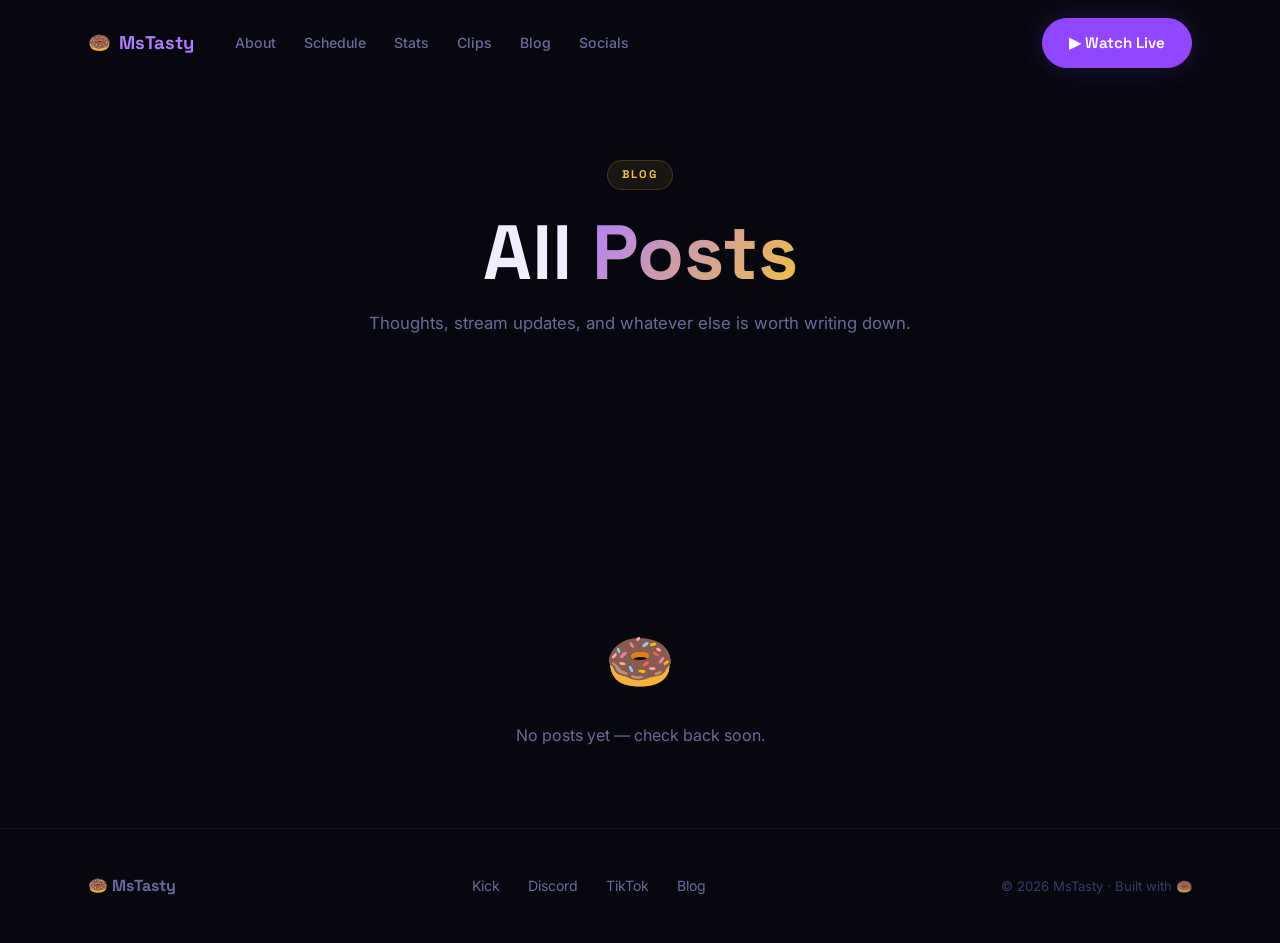
==== blog.html @ cbdf9d78 "initial site" ====
<!DOCTYPE html>
<html lang="en">
<head>
  <meta charset="UTF-8" />
  <meta name="viewport" content="width=device-width, initial-scale=1.0" />
  <title>Blog — MsTasty</title>
  <meta name="description" content="Thoughts, updates, and stream notes from MsTasty." />
  <link rel="preconnect" href="https://fonts.googleapis.com" />
  <link rel="preconnect" href="https://fonts.gstatic.com" crossorigin />
  <link href="https://fonts.googleapis.com/css2?family=Space+Grotesk:wght@400;500;600;700;800&family=Inter:wght@400;500;600&display=swap" rel="stylesheet" />
  <link rel="stylesheet" href="style.css" />
</head>
<body>

  <nav id="nav">
    <div class="nav-inner">
      <a href="index.html" class="nav-logo">🍩 <span>MsTasty</span></a>
      <ul class="nav-links" id="nav-links">
        <li><a href="index.html#about">About</a></li>
        <li><a href="index.html#schedule">Schedule</a></li>
        <li><a href="index.html#stats">Stats</a></li>
        <li><a href="index.html#clips">Clips</a></li>
        <li><a href="blog.html">Blog</a></li>
        <li><a href="index.html#socials">Socials</a></li>
      </ul>
      <a href="https://kick.com/ms-tasty" target="_blank" class="btn btn-primary nav-cta">▶ Watch Live</a>
      <button class="nav-toggle" id="nav-toggle" aria-label="Menu">☰</button>
    </div>
  </nav>

  <div class="blog-page-header">
    <div class="container">
      <div class="section-label reveal">Blog</div>
      <h1 class="reveal" style="font-size: clamp(2.5rem,6vw,5rem); margin-bottom: 14px;">
        All <span class="gradient-text">Posts</span>
      </h1>
      <p class="reveal" style="color: var(--text-muted); font-size: 1.05rem;">
        Thoughts, stream updates, and whatever else is worth writing down.
      </p>
    </div>
  </div>

  <div class="container">
    <div class="blog-page-grid" id="blog-page-grid">
      <!-- filled by blog.js -->
    </div>
    <div class="blog-empty reveal" id="blog-empty" style="display:none">
      <div class="blog-empty-icon">🍩</div>
      <p>No posts yet — check back soon.</p>
    </div>
  </div>

  <footer>
    <div class="container">
      <div class="footer-inner">
        <div class="footer-logo">🍩 MsTasty</div>
        <div class="footer-links">
          <a href="https://kick.com/ms-tasty" target="_blank">Kick</a>
          <a href="https://discord.gg/KPm6GtwH9j" target="_blank">Discord</a>
          <a href="https://www.tiktok.com/@mstasty14" target="_blank">TikTok</a>
          <a href="blog.html">Blog</a>
        </div>
        <div class="footer-copy">© 2026 MsTasty · Built with 🍩</div>
      </div>
    </div>
  </footer>

  <script>
    // Nav scroll + mobile
    const nav = document.getElementById('nav');
    const toggle = document.getElementById('nav-toggle');
    const links  = document.getElementById('nav-links');
    window.addEventListener('scroll', () => nav.classList.toggle('scrolled', scrollY > 24), { passive: true });
    if (toggle) toggle.addEventListener('click', () => links.classList.toggle('open'));

    // Reveal
    const ro = new IntersectionObserver(entries => {
      entries.forEach(e => { if (e.isIntersecting) { e.target.classList.add('visible'); ro.unobserve(e.target); } });
    }, { threshold: 0.1 });
    document.querySelectorAll('.reveal').forEach(el => ro.observe(el));

    // Load all posts
    const grid  = document.getElementById('blog-page-grid');
    const empty = document.getElementById('blog-empty');

    fetch('posts.json')
      .then(r => r.ok ? r.json() : [])
      .then(posts => {
        if (!posts.length) { empty.style.display = 'block'; return; }
        posts.forEach((post, i) => {
          const a = document.createElement('a');
          a.href = `posts/${post.slug}.html`;
          a.className = `blog-card reveal reveal-delay-${(i % 3) + 1}`;
          if (i === 0) a.classList.add('blog-featured');
          a.innerHTML = `
            <div class="blog-card-header">
              ${post.tag ? `<span class="blog-tag">${post.tag}</span>` : ''}
              <div class="blog-card-title">${post.title}</div>
            </div>
            <p class="blog-card-excerpt">${post.excerpt}</p>
            <div class="blog-card-footer">
              <span>${post.date}</span>
              <span class="blog-read-more">Read →</span>
            </div>
          `;
          grid.appendChild(a);
          ro.observe(a);
        });
      })
      .catch(() => { empty.style.display = 'block'; });
  </script>
</body>
</html>
---- style.css ----
/* ═══════════════════════════════════════════════
   RESET & BASE
═══════════════════════════════════════════════ */
*, *::before, *::after { box-sizing: border-box; margin: 0; padding: 0; }
html { scroll-behavior: smooth; font-size: 16px; }
body {
  background: var(--bg);
  color: var(--text);
  font-family: 'Inter', sans-serif;
  line-height: 1.6;
  overflow-x: hidden;
  -webkit-font-smoothing: antialiased;
}
a { text-decoration: none; color: inherit; }
img { max-width: 100%; display: block; }

/* ═══════════════════════════════════════════════
   TOKENS
═══════════════════════════════════════════════ */
:root {
  --bg:            #07070f;
  --bg-alt:        #0c0c1a;
  --surface:       #0f0f20;
  --surface-2:     #161630;
  --border:        rgba(255, 255, 255, 0.06);
  --border-purple: rgba(145, 71, 255, 0.3);
  --border-gold:   rgba(240, 192, 64, 0.3);

  --purple:        #9147ff;
  --purple-light:  #b07fff;
  --purple-dark:   #6b2fd4;
  --purple-glow:   rgba(145, 71, 255, 0.2);

  --gold:          #f0c040;
  --gold-light:    #f7da6e;
  --gold-dark:     #c49a2a;
  --gold-glow:     rgba(240, 192, 64, 0.18);

  --text:          #eeeeff;
  --text-muted:    #6a6a9a;
  --text-dim:      #3a3a66;

  --radius:        16px;
  --radius-sm:     10px;
  --radius-lg:     24px;
  --ease:          cubic-bezier(0.4, 0, 0.2, 1);
}

/* ═══════════════════════════════════════════════
   TYPOGRAPHY
═══════════════════════════════════════════════ */
h1, h2, h3, h4 {
  font-family: 'Space Grotesk', sans-serif;
  font-weight: 700;
  line-height: 1.15;
}

.gradient-text {
  background: linear-gradient(125deg, var(--purple-light) 0%, var(--gold) 100%);
  -webkit-background-clip: text;
  -webkit-text-fill-color: transparent;
  background-clip: text;
}

/* ═══════════════════════════════════════════════
   LAYOUT
═══════════════════════════════════════════════ */
.container { max-width: 1160px; margin: 0 auto; padding: 0 28px; }
.section    { padding: 110px 0; }
.section-alt { background: var(--bg-alt); }

.section-label {
  display: inline-block;
  font-family: 'Space Grotesk', sans-serif;
  font-size: 0.7rem;
  font-weight: 700;
  letter-spacing: 0.18em;
  text-transform: uppercase;
  color: var(--gold);
  background: rgba(240, 192, 64, 0.08);
  border: 1px solid rgba(240, 192, 64, 0.2);
  padding: 5px 14px;
  border-radius: 100px;
  margin-bottom: 18px;
}

.section-title {
  font-size: clamp(2rem, 4vw, 3rem);
  margin-bottom: 14px;
}

.section-sub {
  color: var(--text-muted);
  font-size: 1.05rem;
  max-width: 520px;
  margin-bottom: 52px;
  line-height: 1.7;
}

/* ═══════════════════════════════════════════════
   BUTTONS
═══════════════════════════════════════════════ */
.btn {
  display: inline-flex;
  align-items: center;
  gap: 8px;
  padding: 12px 26px;
  border-radius: 100px;
  font-family: 'Space Grotesk', sans-serif;
  font-weight: 600;
  font-size: 0.95rem;
  cursor: pointer;
  transition: transform 0.25s var(--ease), box-shadow 0.25s var(--ease), background 0.25s var(--ease), border-color 0.25s var(--ease), color 0.25s var(--ease);
  border: 1px solid transparent;
  white-space: nowrap;
}

.btn-primary {
  background: var(--purple);
  color: #fff;
  border-color: var(--purple);
  box-shadow: 0 0 28px var(--purple-glow);
}
.btn-primary:hover {
  background: var(--purple-light);
  border-color: var(--purple-light);
  box-shadow: 0 0 50px var(--purple-glow), 0 8px 30px rgba(0,0,0,0.3);
  transform: translateY(-2px);
}

.btn-ghost {
  background: rgba(255,255,255,0.03);
  color: var(--text);
  border-color: var(--border);
  backdrop-filter: blur(10px);
}
.btn-ghost:hover {
  border-color: var(--gold);
  color: var(--gold);
  box-shadow: 0 0 24px var(--gold-glow);
  transform: translateY(-2px);
}

.btn-lg { padding: 16px 34px; font-size: 1.05rem; }

/* ═══════════════════════════════════════════════
   NAV
═══════════════════════════════════════════════ */
#nav {
  position: fixed;
  top: 0; left: 0; right: 0;
  z-index: 200;
  padding: 18px 0;
  transition: padding 0.3s var(--ease), background 0.3s var(--ease), border-color 0.3s var(--ease);
  border-bottom: 1px solid transparent;
}
#nav.scrolled {
  background: rgba(7, 7, 15, 0.88);
  backdrop-filter: blur(24px);
  border-bottom-color: var(--border);
  padding: 12px 0;
}

.nav-inner {
  max-width: 1160px;
  margin: 0 auto;
  padding: 0 28px;
  display: flex;
  align-items: center;
  gap: 28px;
}

.nav-logo {
  font-family: 'Space Grotesk', sans-serif;
  font-weight: 800;
  font-size: 1.15rem;
  display: flex;
  align-items: center;
  gap: 8px;
  color: var(--text);
  flex-shrink: 0;
  transition: opacity 0.2s;
}
.nav-logo span { color: var(--purple-light); }
.nav-logo:hover { opacity: 0.85; }

.nav-links {
  display: flex;
  list-style: none;
  gap: 2px;
  flex: 1;
}
.nav-links a {
  display: block;
  color: var(--text-muted);
  font-size: 0.88rem;
  font-weight: 500;
  padding: 6px 13px;
  border-radius: 8px;
  transition: color 0.2s, background 0.2s;
}
.nav-links a:hover {
  color: var(--text);
  background: rgba(255,255,255,0.05);
}

.nav-cta { margin-left: auto; flex-shrink: 0; }

.nav-toggle {
  display: none;
  background: none;
  border: none;
  color: var(--text);
  font-size: 1.4rem;
  cursor: pointer;
  margin-left: auto;
  padding: 4px 8px;
}

.nav-links.open {
  display: flex;
  flex-direction: column;
  position: absolute;
  top: 100%;
  left: 0; right: 0;
  background: rgba(7,7,15,0.97);
  backdrop-filter: blur(24px);
  border-bottom: 1px solid var(--border);
  padding: 16px 28px 24px;
  gap: 4px;
}
.nav-links.open a { font-size: 1rem; padding: 10px 14px; }

/* ═══════════════════════════════════════════════
   HERO
═══════════════════════════════════════════════ */
#hero {
  position: relative;
  min-height: 100vh;
  display: flex;
  align-items: center;
  justify-content: center;
  overflow: hidden;
  padding-top: 88px;
}

/* animated gradient blobs */
.hero-bg { position: absolute; inset: 0; overflow: hidden; }

.blob {
  position: absolute;
  border-radius: 50%;
  filter: blur(90px);
}
.blob-1 {
  width: 700px; height: 700px;
  background: var(--purple);
  opacity: 0.28;
  top: -200px; left: -120px;
  animation: blobFloat1 14s ease-in-out infinite;
}
.blob-2 {
  width: 450px; height: 450px;
  background: var(--gold);
  opacity: 0.1;
  bottom: -80px; right: -80px;
  animation: blobFloat2 18s ease-in-out infinite;
}
.blob-3 {
  width: 320px; height: 320px;
  background: var(--purple-dark);
  opacity: 0.22;
  bottom: 160px; left: 35%;
  animation: blobFloat3 11s ease-in-out infinite;
}

@keyframes blobFloat1 {
  0%, 100% { transform: translate(0,0) scale(1); }
  40%       { transform: translate(70px,-50px) scale(1.08); }
  70%       { transform: translate(-40px,70px) scale(0.96); }
}
@keyframes blobFloat2 {
  0%, 100% { transform: translate(0,0) scale(1); }
  50%       { transform: translate(-90px,-70px) scale(1.12); }
}
@keyframes blobFloat3 {
  0%, 100% { transform: translate(0,0); }
  50%       { transform: translate(50px,-90px); }
}

/* subtle dot grid */
.hero-grid {
  position: absolute; inset: 0;
  background-image:
    radial-gradient(circle, rgba(255,255,255,0.06) 1px, transparent 1px);
  background-size: 32px 32px;
  z-index: 0;
  pointer-events: none;
}
/* bottom fade into next section */
.hero-fade {
  position: absolute;
  bottom: 0; left: 0; right: 0;
  height: 220px;
  background: linear-gradient(to bottom, transparent, var(--bg));
  z-index: 1;
  pointer-events: none;
}

.hero-content {
  position: relative;
  z-index: 2;
  text-align: center;
  max-width: 820px;
  padding: 0 28px;
}

/* live badge */
.live-badge {
  display: inline-flex;
  align-items: center;
  gap: 9px;
  background: rgba(255,255,255,0.04);
  border: 1px solid rgba(255,255,255,0.09);
  backdrop-filter: blur(12px);
  padding: 8px 20px;
  border-radius: 100px;
  font-size: 0.82rem;
  font-weight: 700;
  margin-bottom: 28px;
  font-family: 'Space Grotesk', sans-serif;
  letter-spacing: 0.06em;
  text-transform: uppercase;
  transition: border-color 0.3s, background 0.3s;
}
.live-badge.is-live {
  border-color: rgba(255,60,60,0.4);
  background: rgba(255,60,60,0.08);
  color: #ff6666;
}
.live-badge.is-offline {
  border-color: rgba(90,90,140,0.3);
  color: var(--text-muted);
}

.live-dot {
  width: 8px; height: 8px;
  border-radius: 50%;
  background: var(--text-dim);
  flex-shrink: 0;
}
.live-badge.is-live .live-dot {
  background: #ff4444;
  box-shadow: 0 0 8px #ff4444;
  animation: livePulse 1.5s ease-in-out infinite;
}
@keyframes livePulse {
  0%,100% { opacity:1; transform:scale(1); }
  50%     { opacity:0.4; transform:scale(0.75); }
}

.hero-title {
  font-size: clamp(4.5rem, 13vw, 10rem);
  font-weight: 800;
  letter-spacing: -0.03em;
  line-height: 1;
  margin-bottom: 18px;
}

.hero-tagline {
  font-family: 'Space Grotesk', sans-serif;
  font-size: clamp(1.05rem, 2.5vw, 1.35rem);
  font-weight: 600;
  color: var(--gold);
  letter-spacing: 0.02em;
  margin-bottom: 14px;
}

.hero-sub {
  color: var(--text-muted);
  font-size: 1.05rem;
  margin-bottom: 44px;
  max-width: 460px;
  margin-left: auto;
  margin-right: auto;
}

.hero-ctas {
  display: flex;
  gap: 14px;
  justify-content: center;
  flex-wrap: wrap;
}

/* hero donut character image */
.hero-donut {
  position: absolute;
  z-index: 1;
  right: 2%;
  top: 50%;
  transform: translateY(-50%);
  width: clamp(300px, 36vw, 580px);
  pointer-events: none;
  user-select: none;
  animation: heroFloat 6s ease-in-out infinite;
  filter: drop-shadow(0 0 60px rgba(145,71,255,0.5)) drop-shadow(0 0 120px rgba(145,71,255,0.2));
}
.hero-donut img {
  width: 100%;
  height: auto;
  display: block;
}
@keyframes heroFloat {
  0%, 100% { transform: translateY(-50%) rotate(-2deg); }
  50%       { transform: translateY(calc(-50% - 20px)) rotate(2deg); }
}

/* scroll hint */
.scroll-hint {
  position: absolute;
  bottom: 44px; left: 50%;
  transform: translateX(-50%);
  z-index: 2;
  display: flex;
  flex-direction: column;
  align-items: center;
  gap: 10px;
  color: var(--text-dim);
  font-size: 0.7rem;
  font-family: 'Space Grotesk', sans-serif;
  letter-spacing: 0.15em;
  text-transform: uppercase;
}
.scroll-arrow {
  width: 1px; height: 44px;
  background: linear-gradient(to bottom, var(--text-dim), transparent);
  animation: scrollPulse 2.2s ease-in-out infinite;
}
@keyframes scrollPulse {
  0%,100% { opacity:1; transform:scaleY(1); }
  50%     { opacity:0.2; transform:scaleY(0.4); }
}

/* ═══════════════════════════════════════════════
   ABOUT
═══════════════════════════════════════════════ */
.about-grid {
  display: grid;
  grid-template-columns: auto 1fr;
  gap: 80px;
  align-items: center;
}

.about-avatar { display: flex; justify-content: center; }

.avatar-frame {
  position: relative;
  width: 300px; height: 300px;
  display: flex;
  align-items: center;
  justify-content: center;
}

.avatar-donut {
  width: 260px;
  height: auto;
  position: relative;
  z-index: 2;
  animation: avatarFloat 5s ease-in-out infinite;
  filter: drop-shadow(0 0 50px rgba(145,71,255,0.5)) drop-shadow(0 0 20px rgba(240,192,64,0.15));
}
@keyframes avatarFloat {
  0%,100% { transform: translateY(0) rotate(-6deg); }
  50%     { transform: translateY(-22px) rotate(6deg); }
}

.avatar-ring {
  position: absolute; inset: 0;
  border-radius: 50%;
  border: 1px solid rgba(145,71,255,0.18);
  animation: ringBreath 5s ease-in-out infinite;
}
.ring-2 {
  inset: -36px;
  border-color: rgba(240,192,64,0.1);
  animation-delay: -2.5s;
}
@keyframes ringBreath {
  0%,100% { opacity:1; transform:scale(1); }
  50%     { opacity:0.25; transform:scale(1.06); }
}

.about-content h2 { font-size: clamp(1.8rem,3vw,2.6rem); margin-bottom: 22px; }

.about-text {
  color: var(--text-muted);
  font-size: 1.05rem;
  line-height: 1.75;
  margin-bottom: 18px;
}

.about-stats {
  display: flex;
  gap: 36px;
  margin-top: 36px;
  padding-top: 36px;
  border-top: 1px solid var(--border);
}
.about-stat-value {
  font-family: 'Space Grotesk', sans-serif;
  font-size: 1.5rem;
  font-weight: 700;
}
.about-stat-label {
  font-size: 0.72rem;
  color: var(--text-muted);
  text-transform: uppercase;
  letter-spacing: 0.12em;
  margin-top: 4px;
}

/* ═══════════════════════════════════════════════
   SCHEDULE
═══════════════════════════════════════════════ */
.schedule-grid {
  display: grid;
  grid-template-columns: repeat(7, 1fr);
  gap: 12px;
  margin-bottom: 28px;
}

.schedule-card {
  background: var(--surface);
  border: 1px solid var(--border);
  border-radius: var(--radius);
  padding: 22px 12px;
  text-align: center;
  position: relative;
  transition: transform 0.25s var(--ease), box-shadow 0.25s var(--ease);
}
.schedule-card.inactive { opacity: 0.35; }
.schedule-card.active {
  background: rgba(145,71,255,0.07);
  border-color: var(--border-purple);
  box-shadow: 0 0 30px rgba(145,71,255,0.1);
}
.schedule-card.active:hover {
  transform: translateY(-5px);
  box-shadow: 0 0 50px rgba(145,71,255,0.2), 0 16px 40px rgba(0,0,0,0.2);
}

.day-badge {
  position: absolute;
  top: -10px; left: 50%; transform: translateX(-50%);
  background: linear-gradient(90deg, var(--purple), var(--purple-dark));
  color: #fff;
  font-family: 'Space Grotesk', sans-serif;
  font-size: 0.58rem;
  font-weight: 700;
  letter-spacing: 0.12em;
  text-transform: uppercase;
  padding: 3px 12px;
  border-radius: 100px;
}

.day-label {
  font-family: 'Space Grotesk', sans-serif;
  font-size: 0.65rem;
  font-weight: 700;
  letter-spacing: 0.14em;
  text-transform: uppercase;
  color: var(--text-muted);
  margin-bottom: 8px;
}
.schedule-card.active .day-label { color: var(--purple-light); }

.day-name {
  font-family: 'Space Grotesk', sans-serif;
  font-size: 0.82rem;
  font-weight: 600;
  margin-bottom: 10px;
  color: var(--text);
}

.day-time {
  font-family: 'Space Grotesk', sans-serif;
  font-weight: 700;
  color: var(--gold);
  font-size: 1rem;
}
.schedule-card.inactive .day-time { color: var(--text-dim); font-size: 1.1rem; }

.schedule-note {
  text-align: center;
  color: var(--text-muted);
  font-size: 0.88rem;
}
.schedule-note a { color: var(--purple-light); text-decoration: underline; text-underline-offset: 3px; }
.schedule-note a:hover { color: var(--gold); }

/* ═══════════════════════════════════════════════
   LIVE STATS
═══════════════════════════════════════════════ */
.stats-status {
  display: flex;
  align-items: center;
  gap: 10px;
  margin-bottom: 36px;
  font-family: 'Space Grotesk', sans-serif;
  font-size: 0.88rem;
  font-weight: 600;
  color: var(--text-muted);
}

.status-dot {
  width: 10px; height: 10px;
  border-radius: 50%;
  flex-shrink: 0;
}
.status-dot.live {
  background: #ff4444;
  box-shadow: 0 0 8px #ff4444;
  animation: livePulse 1.5s ease-in-out infinite;
}
.status-dot.offline { background: #333355; }

.stats-grid {
  display: grid;
  grid-template-columns: repeat(3, 1fr);
  gap: 14px;
}

.stat-card {
  background: var(--surface);
  border: 1px solid var(--border);
  border-radius: var(--radius);
  padding: 28px 24px;
  position: relative;
  overflow: hidden;
  transition: transform 0.25s var(--ease), box-shadow 0.25s var(--ease), border-color 0.25s var(--ease);
}
/* top shimmer line */
.stat-card::before {
  content: '';
  position: absolute;
  top: 0; left: 0; right: 0; height: 1px;
  background: linear-gradient(90deg, transparent, rgba(145,71,255,0.5), transparent);
}
.stat-card.gold::before {
  background: linear-gradient(90deg, transparent, rgba(240,192,64,0.6), transparent);
}
.stat-card:hover {
  transform: translateY(-5px);
  border-color: var(--border-purple);
  box-shadow: 0 20px 60px rgba(0,0,0,0.3), 0 0 30px var(--purple-glow);
}
.stat-card.gold:hover {
  border-color: var(--border-gold);
  box-shadow: 0 20px 60px rgba(0,0,0,0.3), 0 0 30px var(--gold-glow);
}

.stat-icon { font-size: 2rem; margin-bottom: 14px; }

.stat-value {
  font-family: 'Space Grotesk', sans-serif;
  font-size: 2.1rem;
  font-weight: 700;
  margin-bottom: 6px;
}
.stat-card.gold .stat-value { color: var(--gold); }

.stat-label {
  font-size: 0.75rem;
  color: var(--text-muted);
  text-transform: uppercase;
  letter-spacing: 0.1em;
}

/* ═══════════════════════════════════════════════
   CLIPS
═══════════════════════════════════════════════ */
.clips-grid {
  display: grid;
  grid-template-columns: repeat(3, 1fr);
  gap: 18px;
  margin-bottom: 36px;
}

.clip-card {
  background: var(--surface);
  border: 1px solid var(--border);
  border-radius: var(--radius);
  overflow: hidden;
  transition: transform 0.25s var(--ease), box-shadow 0.25s var(--ease), border-color 0.25s var(--ease);
  cursor: pointer;
}
.clip-card:hover {
  transform: translateY(-5px);
  border-color: var(--border-purple);
  box-shadow: 0 20px 50px rgba(0,0,0,0.3);
}

.clip-thumb {
  width: 100%; aspect-ratio: 16/9;
  background: var(--surface-2);
  display: flex;
  align-items: center;
  justify-content: center;
  font-size: 4.5rem;
}

.clip-info { padding: 16px 18px; }
.clip-title {
  font-family: 'Space Grotesk', sans-serif;
  font-weight: 600;
  font-size: 0.95rem;
  margin-bottom: 5px;
}
.clip-meta { font-size: 0.8rem; color: var(--text-muted); }

.clips-cta { text-align: center; }

/* ═══════════════════════════════════════════════
   BLOG
═══════════════════════════════════════════════ */
.blog-grid {
  display: grid;
  grid-template-columns: repeat(3, 1fr);
  gap: 20px;
  margin-bottom: 36px;
}

.blog-card {
  background: var(--surface);
  border: 1px solid var(--border);
  border-radius: var(--radius);
  overflow: hidden;
  transition: transform 0.25s var(--ease), box-shadow 0.25s var(--ease), border-color 0.25s var(--ease);
  display: flex;
  flex-direction: column;
}
.blog-card:hover {
  transform: translateY(-5px);
  border-color: var(--border-gold);
  box-shadow: 0 20px 50px rgba(0,0,0,0.3), 0 0 20px var(--gold-glow);
}

.blog-card-header {
  padding: 24px 24px 0;
}

.blog-tag {
  display: inline-block;
  font-family: 'Space Grotesk', sans-serif;
  font-size: 0.65rem;
  font-weight: 700;
  letter-spacing: 0.14em;
  text-transform: uppercase;
  color: var(--gold);
  background: rgba(240,192,64,0.08);
  border: 1px solid rgba(240,192,64,0.18);
  padding: 3px 10px;
  border-radius: 100px;
  margin-bottom: 12px;
}

.blog-card-title {
  font-family: 'Space Grotesk', sans-serif;
  font-weight: 700;
  font-size: 1.1rem;
  line-height: 1.3;
  margin-bottom: 10px;
  color: var(--text);
}

.blog-card-excerpt {
  color: var(--text-muted);
  font-size: 0.88rem;
  line-height: 1.6;
  padding: 0 24px;
  flex: 1;
}

.blog-card-footer {
  display: flex;
  align-items: center;
  justify-content: space-between;
  padding: 18px 24px;
  margin-top: 16px;
  border-top: 1px solid var(--border);
  font-size: 0.78rem;
  color: var(--text-muted);
  font-family: 'Space Grotesk', sans-serif;
}

.blog-read-more {
  color: var(--purple-light);
  font-weight: 600;
  transition: color 0.2s;
}
.blog-card:hover .blog-read-more { color: var(--gold); }

.blog-empty {
  text-align: center;
  padding: 80px 20px;
  color: var(--text-muted);
}
.blog-empty-icon { font-size: 3.5rem; margin-bottom: 16px; }

.blog-cta { text-align: center; }

/* ═══════════════════════════════════════════════
   BLOG PAGE (blog.html)
═══════════════════════════════════════════════ */
.blog-page-header {
  padding: 160px 0 80px;
  text-align: center;
  position: relative;
}
.blog-page-grid {
  display: grid;
  grid-template-columns: repeat(2, 1fr);
  gap: 24px;
  padding-bottom: 120px;
}
.blog-featured { grid-column: 1 / -1; }
.blog-featured .blog-card-title { font-size: 1.6rem; }

/* ═══════════════════════════════════════════════
   POST PAGE (posts/*.html)
═══════════════════════════════════════════════ */
.post-header {
  padding: 160px 0 60px;
  max-width: 780px;
  margin: 0 auto;
}
.post-body {
  max-width: 780px;
  margin: 0 auto;
  padding: 0 28px 120px;
}
.post-body h2 { font-size: 1.6rem; margin: 40px 0 16px; color: var(--text); }
.post-body h3 { font-size: 1.25rem; margin: 32px 0 12px; color: var(--text); }
.post-body p  { color: var(--text-muted); font-size: 1.05rem; line-height: 1.8; margin-bottom: 20px; }
.post-body a  { color: var(--purple-light); text-decoration: underline; text-underline-offset: 3px; }
.post-body a:hover { color: var(--gold); }
.post-body blockquote {
  border-left: 3px solid var(--gold);
  padding: 12px 20px;
  margin: 24px 0;
  background: rgba(240,192,64,0.05);
  border-radius: 0 var(--radius-sm) var(--radius-sm) 0;
  color: var(--text-muted);
  font-style: italic;
}
.post-body code {
  font-family: 'Courier New', monospace;
  background: var(--surface-2);
  padding: 2px 6px;
  border-radius: 4px;
  font-size: 0.9em;
  color: var(--purple-light);
}
.post-meta {
  font-family: 'Space Grotesk', sans-serif;
  font-size: 0.85rem;
  color: var(--text-muted);
  display: flex;
  gap: 16px;
  align-items: center;
  margin-bottom: 12px;
}

/* ═══════════════════════════════════════════════
   SOCIALS
═══════════════════════════════════════════════ */
.socials-grid {
  display: grid;
  grid-template-columns: repeat(3, 1fr);
  gap: 16px;
}

.social-card {
  display: flex;
  align-items: center;
  gap: 20px;
  background: var(--surface);
  border: 1px solid var(--border);
  border-radius: var(--radius);
  padding: 26px 28px;
  transition: transform 0.25s var(--ease), box-shadow 0.25s var(--ease), border-color 0.25s var(--ease);
}
.social-card:hover { transform: translateY(-5px); }

.social-card.kick:hover {
  border-color: rgba(83,252,26,0.35);
  box-shadow: 0 0 40px rgba(83,252,26,0.1);
}
.social-card.discord:hover {
  border-color: rgba(88,101,242,0.45);
  box-shadow: 0 0 40px rgba(88,101,242,0.15);
}
.social-card.tiktok:hover {
  border-color: rgba(255,0,80,0.35);
  box-shadow: 0 0 40px rgba(255,0,80,0.1);
}

.social-icon {
  width: 56px; height: 56px;
  border-radius: var(--radius-sm);
  display: flex;
  align-items: center;
  justify-content: center;
  font-size: 1.6rem;
  flex-shrink: 0;
  font-style: normal;
}
.kick-icon    { background: rgba(83,252,26,0.1);  color: #53fc1a; }
.discord-icon { background: rgba(88,101,242,0.1); color: #7289da; }
.tiktok-icon  { background: rgba(255,0,80,0.1);   color: #ff0050; }

.social-info { flex: 1; }
.social-name {
  font-family: 'Space Grotesk', sans-serif;
  font-weight: 700;
  font-size: 1.1rem;
  margin-bottom: 3px;
}
.social-handle { font-size: 0.83rem; color: var(--text-muted); }

.social-arrow {
  color: var(--text-dim);
  font-size: 1.3rem;
  transition: transform 0.2s var(--ease), color 0.2s;
}
.social-card:hover .social-arrow {
  color: var(--text-muted);
  transform: translateX(5px);
}

/* ═══════════════════════════════════════════════
   FOOTER
═══════════════════════════════════════════════ */
footer {
  padding: 44px 0;
  border-top: 1px solid var(--border);
  background: var(--bg);
}
.footer-inner {
  display: flex;
  align-items: center;
  justify-content: space-between;
  gap: 24px;
  flex-wrap: wrap;
}
.footer-logo {
  font-family: 'Space Grotesk', sans-serif;
  font-weight: 700;
  font-size: 1rem;
  color: var(--text-muted);
}
.footer-links { display: flex; gap: 28px; }
.footer-links a {
  color: var(--text-muted);
  font-size: 0.88rem;
  transition: color 0.2s;
}
.footer-links a:hover { color: var(--text); }
.footer-copy { font-size: 0.82rem; color: var(--text-dim); }

/* ═══════════════════════════════════════════════
   CAFÉ BACKGROUND SECTION
═══════════════════════════════════════════════ */
.section-cafe {
  position: relative;
  isolation: isolate;
}
.section-cafe::before {
  content: '';
  position: absolute;
  inset: 0;
  background:
    url('assets/cafe-bg.png') center center / cover no-repeat;
  opacity: 0.07;
  z-index: -1;
}
.section-cafe::after {
  content: '';
  position: absolute;
  inset: 0;
  background:
    linear-gradient(to bottom, var(--bg) 0%, transparent 15%, transparent 85%, var(--bg) 100%);
  z-index: -1;
}

/* ═══════════════════════════════════════════════
   SCROLL REVEAL
═══════════════════════════════════════════════ */
.reveal {
  opacity: 0;
  transform: translateY(28px);
  transition: opacity 0.65s var(--ease), transform 0.65s var(--ease);
}
.reveal.visible { opacity: 1; transform: translateY(0); }
.reveal-delay-1 { transition-delay: 0.08s; }
.reveal-delay-2 { transition-delay: 0.16s; }
.reveal-delay-3 { transition-delay: 0.24s; }
.reveal-delay-4 { transition-delay: 0.32s; }
.reveal-delay-5 { transition-delay: 0.40s; }
.reveal-delay-6 { transition-delay: 0.48s; }

/* ═══════════════════════════════════════════════
   RESPONSIVE
═══════════════════════════════════════════════ */
@media (max-width: 1060px) {
  .about-grid { grid-template-columns: 1fr; gap: 56px; text-align: center; }
  .about-avatar { order: -1; }
  .about-stats { justify-content: center; }
  .stats-grid  { grid-template-columns: repeat(2, 1fr); }
}

@media (max-width: 860px) {
  .nav-links { display: none; }
  .nav-cta   { display: none; }
  .nav-toggle { display: block; }

  .section { padding: 80px 0; }

  .hero-donut { display: none; }
  .hero-content { max-width: 100%; }

  .schedule-grid { grid-template-columns: repeat(4, 1fr); }
  .schedule-card:nth-child(5) { grid-column: 2; }
  .schedule-card:nth-child(6),
  .schedule-card:nth-child(7) { grid-column: span 2; }

  .clips-grid    { grid-template-columns: 1fr; }
  .blog-grid     { grid-template-columns: 1fr; }
  .socials-grid  { grid-template-columns: 1fr; }
  .blog-page-grid { grid-template-columns: 1fr; }
}

@media (max-width: 560px) {
  .hero-ctas     { flex-direction: column; align-items: stretch; }
  .hero-ctas .btn { justify-content: center; }
  .stats-grid    { grid-template-columns: 1fr; }
  .schedule-grid { grid-template-columns: repeat(2, 1fr); }
  .schedule-card:nth-child(5)  { grid-column: auto; }
  .schedule-card:nth-child(6)  { grid-column: auto; }
  .schedule-card:nth-child(7)  { grid-column: 1 / -1; }
  .footer-inner  { flex-direction: column; text-align: center; }
  .footer-links  { justify-content: center; flex-wrap: wrap; gap: 16px; }
}
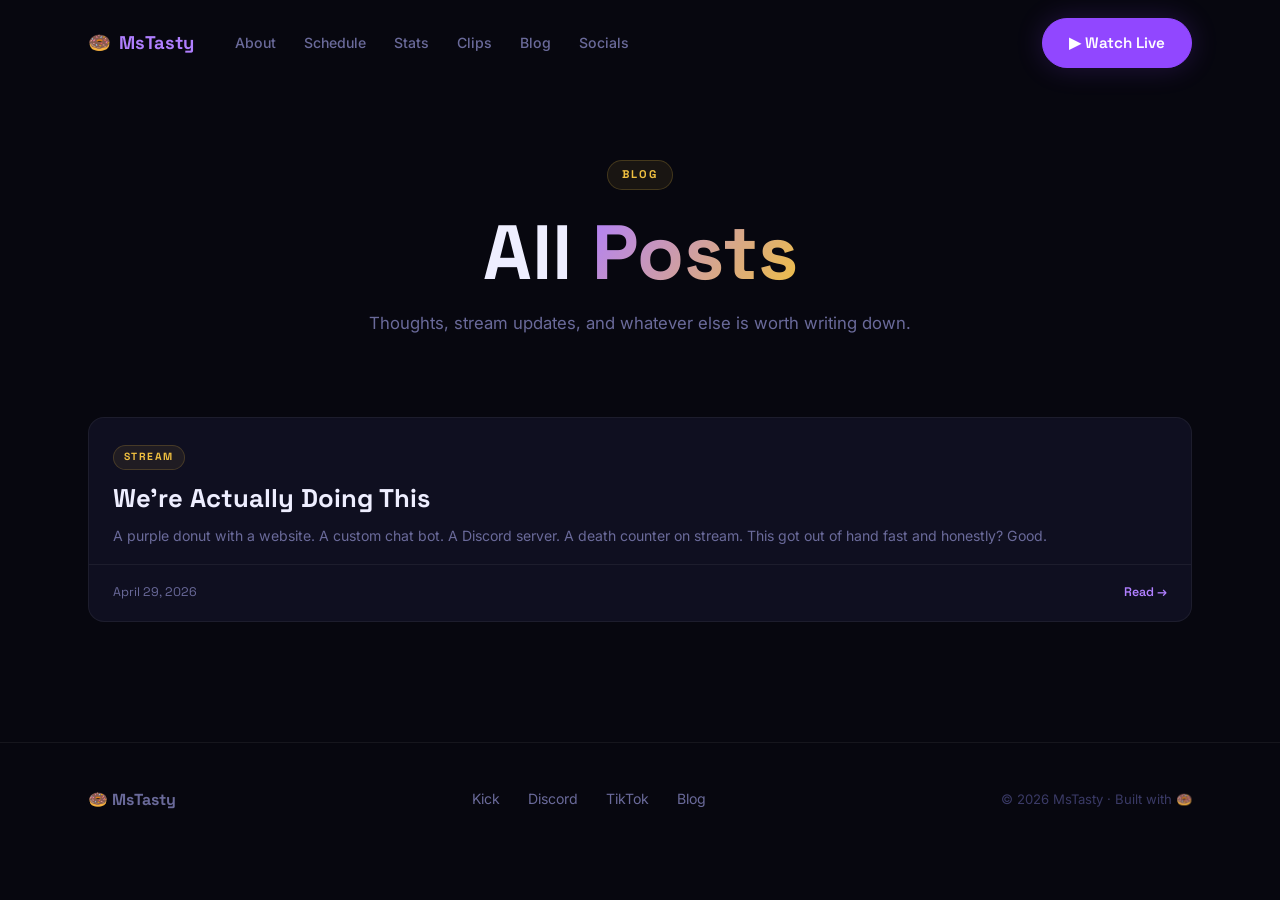
==== commit 276d4a17: "add donut favicon and first blog post" ====
--- a/blog.html
+++ b/blog.html
@@ -8,6 +8,7 @@
   <link rel="preconnect" href="https://fonts.googleapis.com" />
   <link rel="preconnect" href="https://fonts.gstatic.com" crossorigin />
   <link href="https://fonts.googleapis.com/css2?family=Space+Grotesk:wght@400;500;600;700;800&family=Inter:wght@400;500;600&display=swap" rel="stylesheet" />
+  <link rel="icon" href="favicon.svg" type="image/svg+xml" />
   <link rel="stylesheet" href="style.css" />
 </head>
 <body>
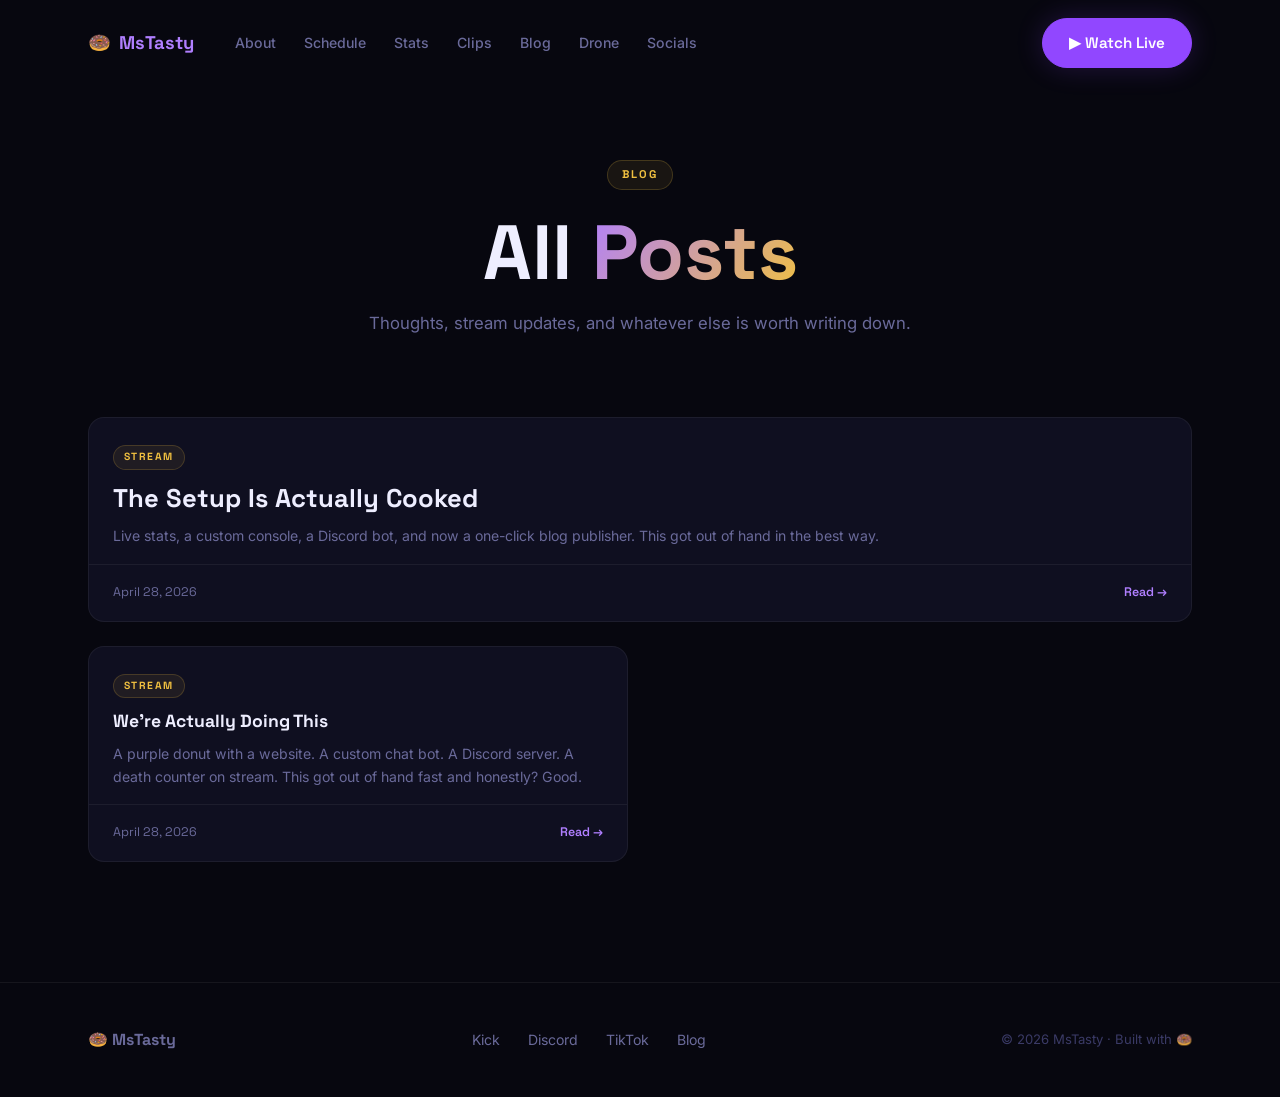
==== commit 099059c2: "add drone footage page and nav link" ====
--- a/blog.html
+++ b/blog.html
@@ -22,6 +22,7 @@
         <li><a href="index.html#stats">Stats</a></li>
         <li><a href="index.html#clips">Clips</a></li>
         <li><a href="blog.html">Blog</a></li>
+        <li><a href="drone.html">Drone</a></li>
         <li><a href="index.html#socials">Socials</a></li>
       </ul>
       <a href="https://kick.com/ms-tasty" target="_blank" class="btn btn-primary nav-cta">▶ Watch Live</a>
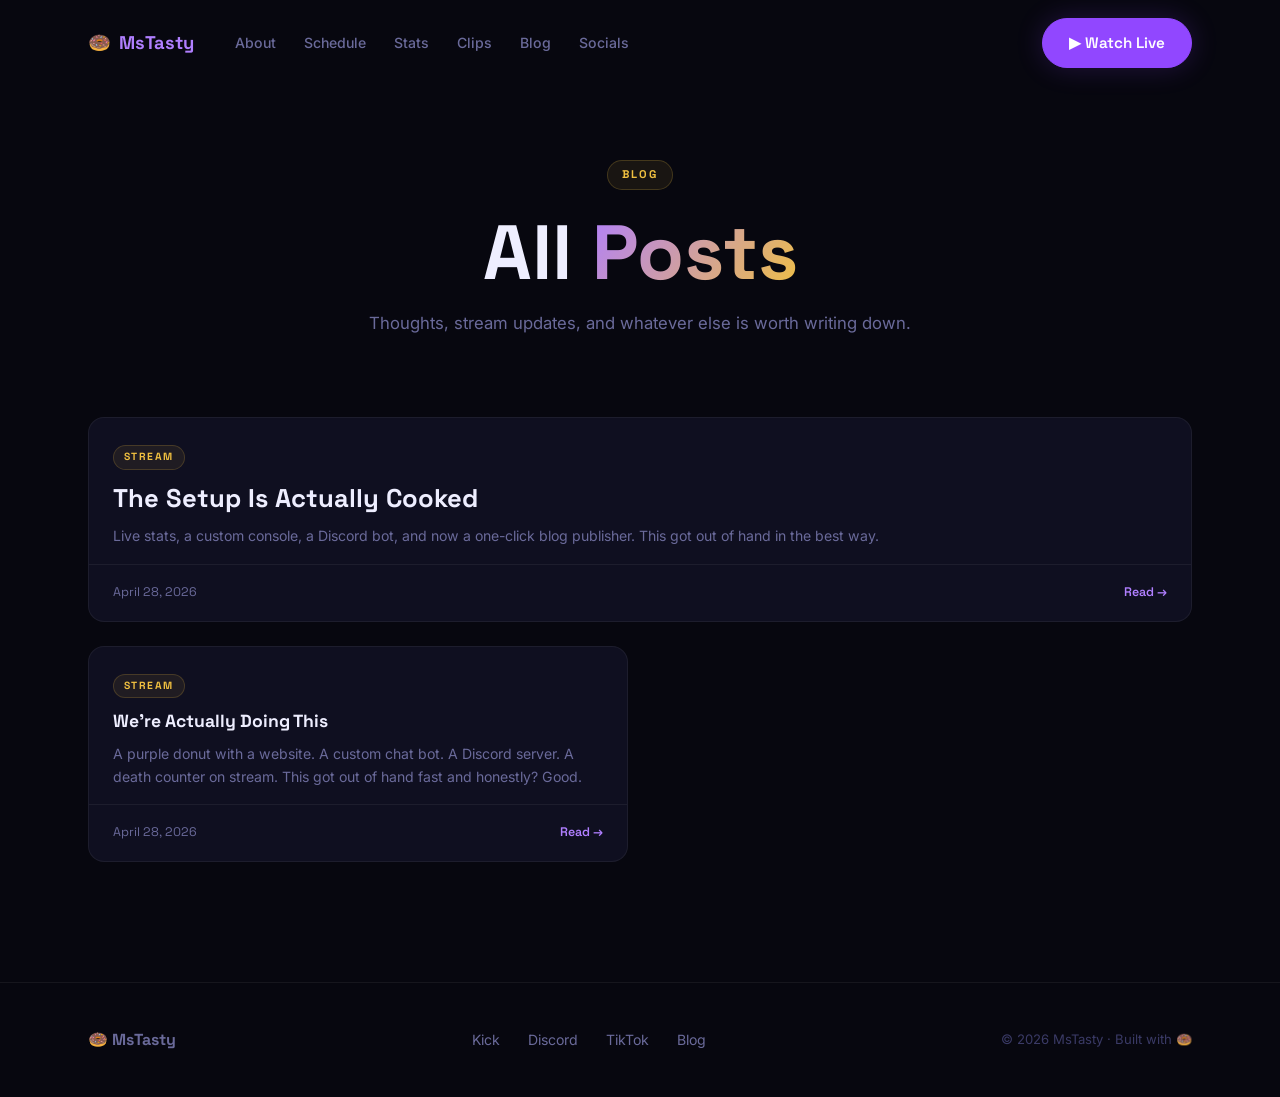
==== commit c1c3597d: "remove drone page" ====
--- a/blog.html
+++ b/blog.html
@@ -22,7 +22,6 @@
         <li><a href="index.html#stats">Stats</a></li>
         <li><a href="index.html#clips">Clips</a></li>
         <li><a href="blog.html">Blog</a></li>
-        <li><a href="drone.html">Drone</a></li>
         <li><a href="index.html#socials">Socials</a></li>
       </ul>
       <a href="https://kick.com/ms-tasty" target="_blank" class="btn btn-primary nav-cta">▶ Watch Live</a>
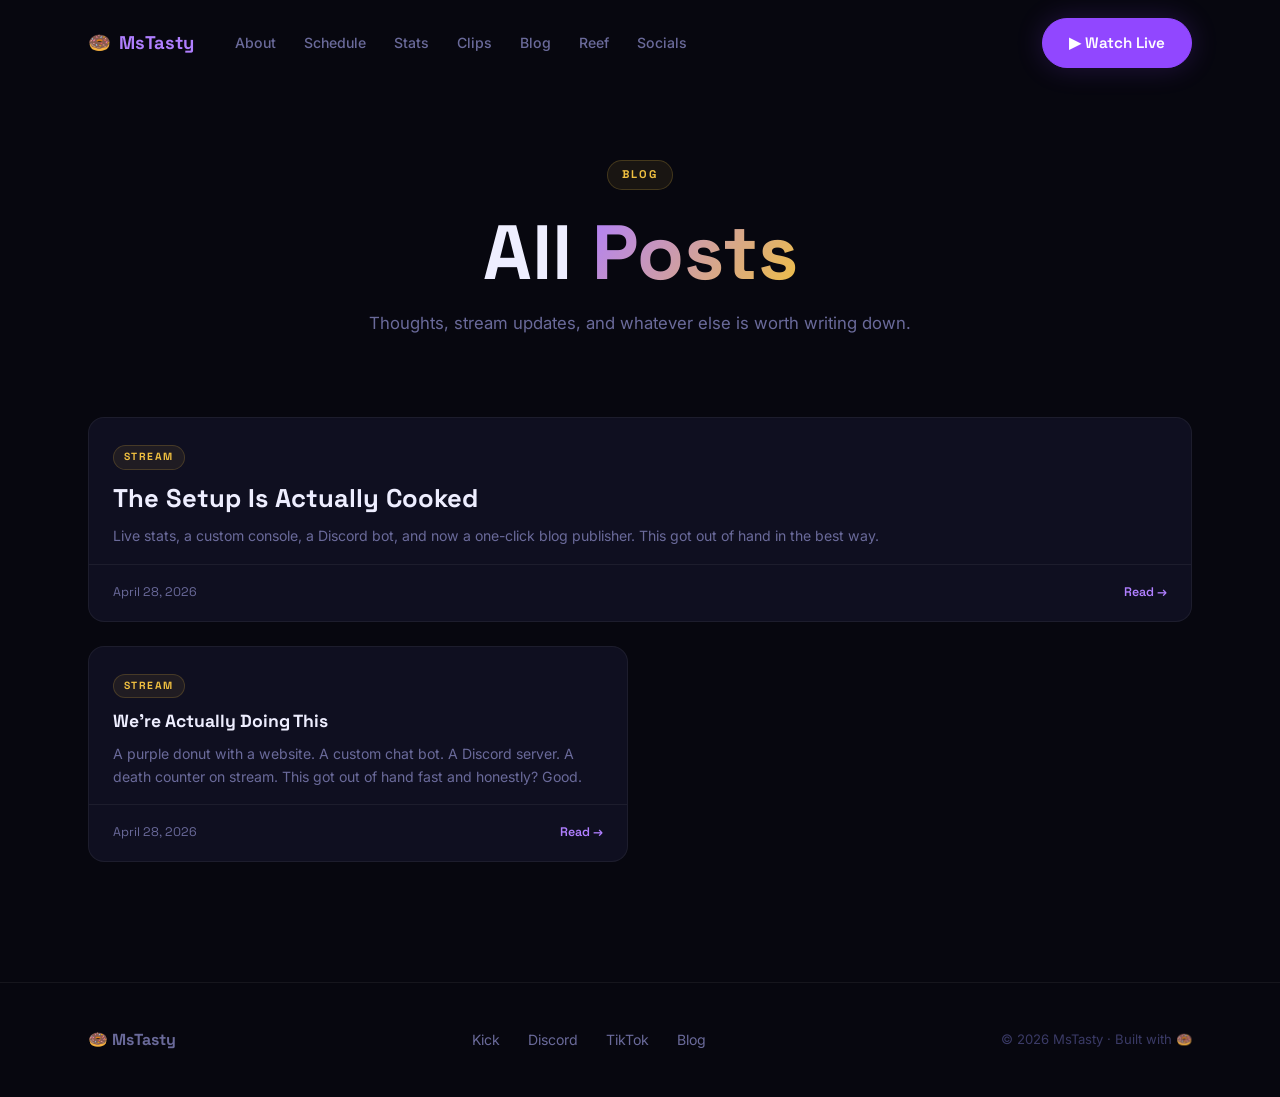
==== commit 51410eca: "add reef gallery page" ====
--- a/blog.html
+++ b/blog.html
@@ -22,6 +22,7 @@
         <li><a href="index.html#stats">Stats</a></li>
         <li><a href="index.html#clips">Clips</a></li>
         <li><a href="blog.html">Blog</a></li>
+        <li><a href="reef.html">Reef</a></li>
         <li><a href="index.html#socials">Socials</a></li>
       </ul>
       <a href="https://kick.com/ms-tasty" target="_blank" class="btn btn-primary nav-cta">▶ Watch Live</a>
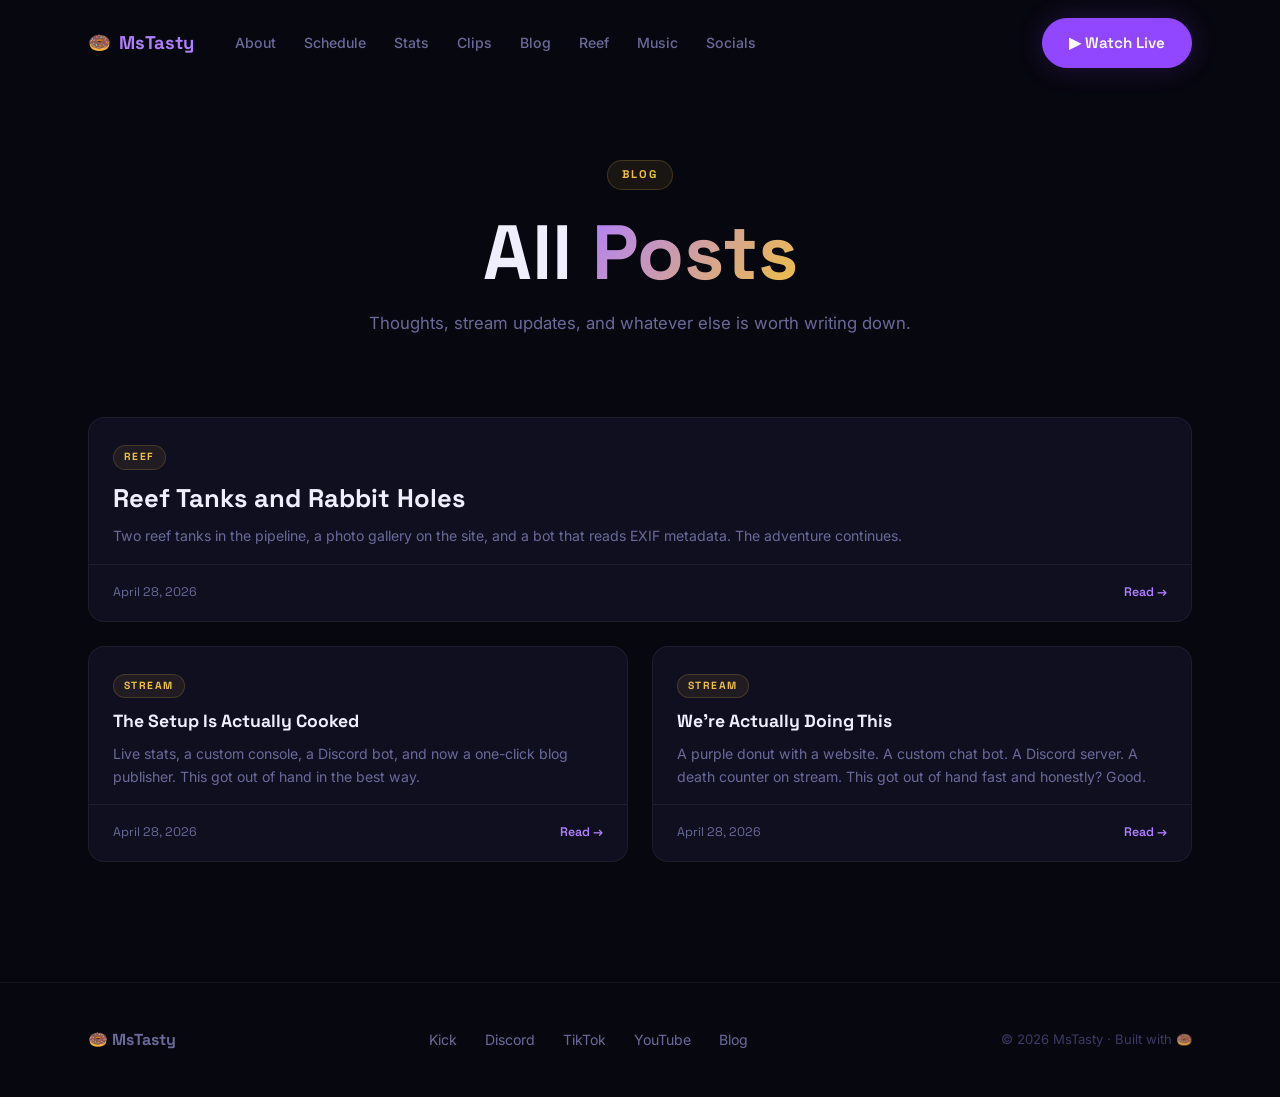
==== commit 5acd652b: "feat: add music page, YouTube social, Music nav link - music.html: The Color Without a Name band sit" ====
--- a/blog.html
+++ b/blog.html
@@ -23,6 +23,7 @@
         <li><a href="index.html#clips">Clips</a></li>
         <li><a href="blog.html">Blog</a></li>
         <li><a href="reef.html">Reef</a></li>
+        <li><a href="music.html">Music</a></li>
         <li><a href="index.html#socials">Socials</a></li>
       </ul>
       <a href="https://kick.com/ms-tasty" target="_blank" class="btn btn-primary nav-cta">▶ Watch Live</a>
@@ -60,6 +61,7 @@
           <a href="https://kick.com/ms-tasty" target="_blank">Kick</a>
           <a href="https://discord.gg/KPm6GtwH9j" target="_blank">Discord</a>
           <a href="https://www.tiktok.com/@mstasty14" target="_blank">TikTok</a>
+          <a href="https://www.youtube.com/channel/UCJS3cHQzObU_dNMZvs6Z_0g" target="_blank">YouTube</a>
           <a href="blog.html">Blog</a>
         </div>
         <div class="footer-copy">© 2026 MsTasty · Built with 🍩</div>
--- a/style.css
+++ b/style.css
@@ -904,6 +904,10 @@
   border-color: rgba(255,0,80,0.35);
   box-shadow: 0 0 40px rgba(255,0,80,0.1);
 }
+.social-card.youtube:hover {
+  border-color: rgba(255,0,0,0.4);
+  box-shadow: 0 0 40px rgba(255,0,0,0.12);
+}
 
 .social-icon {
   width: 56px; height: 56px;
@@ -918,6 +922,7 @@
 .kick-icon    { background: rgba(83,252,26,0.1);  color: #53fc1a; }
 .discord-icon { background: rgba(88,101,242,0.1); color: #7289da; }
 .tiktok-icon  { background: rgba(255,0,80,0.1);   color: #ff0050; }
+.youtube-icon { background: rgba(255,0,0,0.1);    color: #ff0000; }
 
 .social-info { flex: 1; }
 .social-name {
